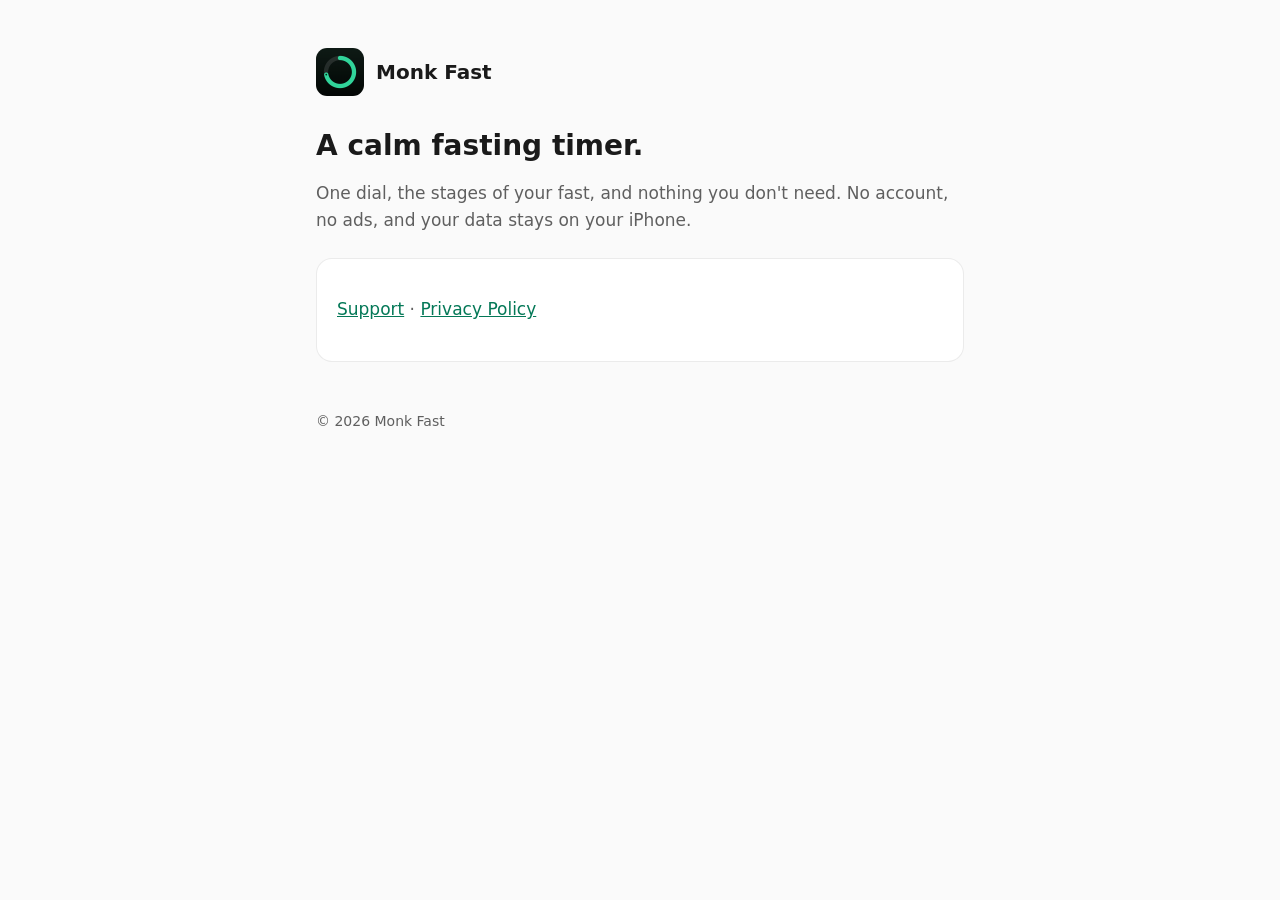
==== index.html @ c2019d82 "Monk Fast: home, privacy policy and support pages" ====
<!doctype html>
<html lang="en">
<head>
  <meta charset="utf-8">
  <meta name="viewport" content="width=device-width, initial-scale=1">
  <title>Monk Fast</title>
  <link rel="stylesheet" href="style.css">
</head>
<body>
<main>
  <header><img src="icon.png" alt=""><a href="./">Monk Fast</a></header>
  <h1>A calm fasting timer.</h1>
  <p>One dial, the stages of your fast, and nothing you don't need. No account, no ads, and your data stays on your iPhone.</p>
  <div class="card">
    <p><a href="support.html">Support</a> · <a href="privacy.html">Privacy Policy</a></p>
  </div>
  <footer>© 2026 Monk Fast</footer>
</main>
</body>
</html>
---- style.css ----
:root { --bg: #FAFAFA; --surface: #FFFFFF; --text: #1A1A1A; --muted: rgba(0,0,0,.62); --border: rgba(0,0,0,.08); --brand: #047857; }
@media (prefers-color-scheme: dark) {
  :root { --bg: #0F0F0F; --surface: #1A1A1A; --text: #FFFFFF; --muted: rgba(255,255,255,.65); --border: rgba(255,255,255,.1); --brand: #34D399; }
}
* { box-sizing: border-box; }
body { margin: 0; background: var(--bg); color: var(--text); font: 17px/1.6 -apple-system, BlinkMacSystemFont, "Segoe UI", system-ui, sans-serif; }
main { max-width: 680px; margin: 0 auto; padding: 48px 16px 64px; }
header { display: flex; align-items: center; gap: 12px; margin-bottom: 32px; }
header img { width: 48px; height: 48px; border-radius: 11px; }
header a { color: var(--text); text-decoration: none; font-weight: 600; font-size: 20px; }
h1 { font-size: 28px; line-height: 1.25; margin: 0 0 8px; }
h2 { font-size: 19px; margin: 32px 0 8px; }
p, li { color: var(--muted); }
strong { color: var(--text); }
a { color: var(--brand); }
.card { background: var(--surface); border: 1px solid var(--border); border-radius: 16px; padding: 20px; margin: 24px 0; }
.updated { font-size: 14px; color: var(--muted); }
footer { margin-top: 48px; font-size: 14px; color: var(--muted); }
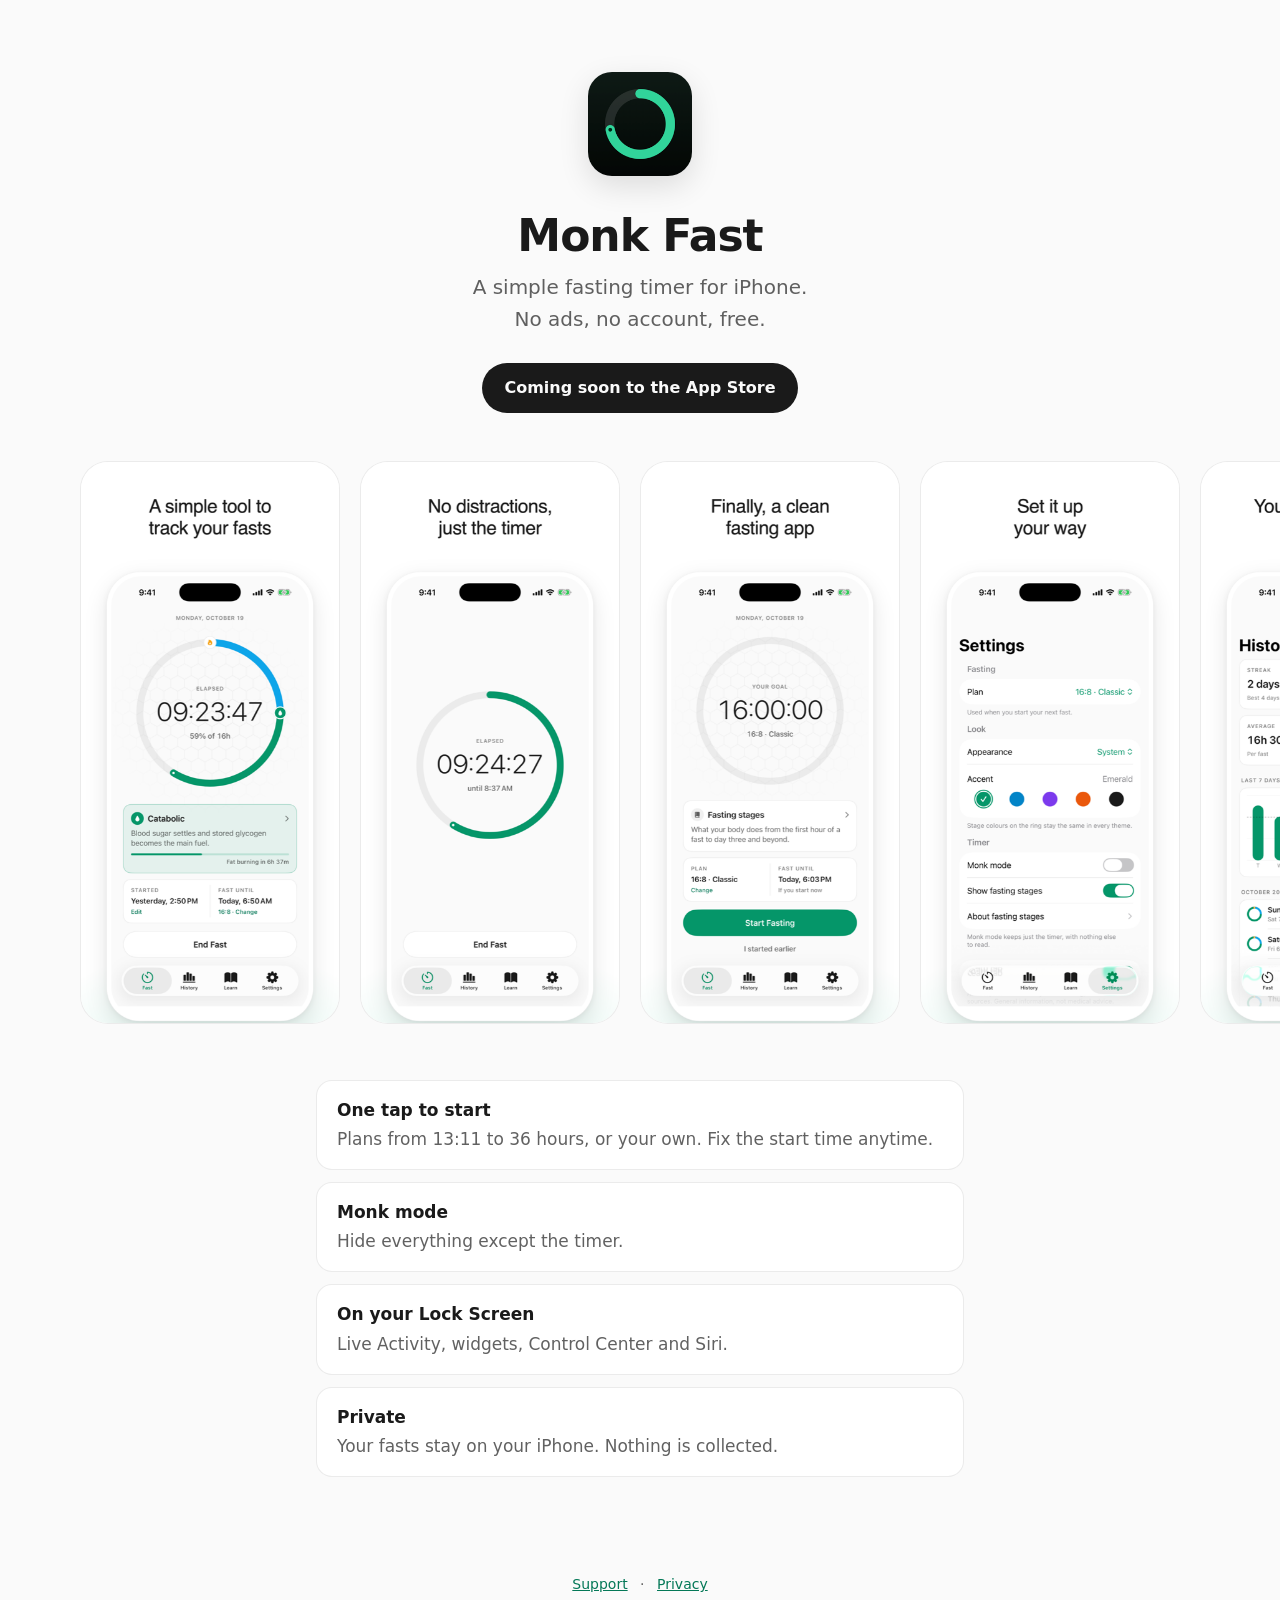
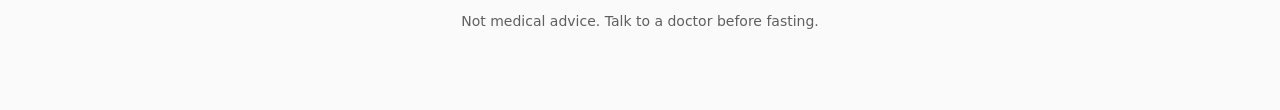
==== commit 746ea23f: "Landing page: icon, screenshots, key points" ====
--- a/index.html
+++ b/index.html
@@ -3,18 +3,59 @@
 <head>
   <meta charset="utf-8">
   <meta name="viewport" content="width=device-width, initial-scale=1">
-  <title>Monk Fast</title>
+  <title>Monk Fast — a simple fasting timer</title>
+  <meta name="description" content="A simple fasting timer for iPhone. No ads, no account, free.">
+  <link rel="icon" href="icon.png">
+  <link rel="apple-touch-icon" href="icon.png">
+  <meta property="og:title" content="Monk Fast">
+  <meta property="og:description" content="A simple fasting timer for iPhone. No ads, no account, free.">
+  <meta property="og:image" content="https://monkfast.github.io/screenshots/1-track.png">
   <link rel="stylesheet" href="style.css">
+  <style>
+    .hero { text-align: center; padding: 72px 16px 40px; }
+    .hero img { width: 104px; height: 104px; border-radius: 24px; box-shadow: 0 10px 30px rgba(0,0,0,.12); }
+    .hero h1 { font-size: 44px; letter-spacing: -1px; margin: 24px 0 8px; }
+    .hero p { font-size: 20px; margin: 0; }
+    .soon { display: inline-block; margin-top: 28px; padding: 12px 22px; border-radius: 999px;
+            background: var(--text); color: var(--bg); font-weight: 600; font-size: 16px; }
+    .shots { display: flex; gap: 20px; overflow-x: auto; scroll-snap-type: x mandatory;
+             padding: 8px max(16px, calc(50vw - 560px)) 32px; -webkit-overflow-scrolling: touch; }
+    .shots img { flex: none; width: 260px; border-radius: 28px; scroll-snap-align: center;
+                 border: 1px solid var(--border); background: var(--surface); }
+    .points { max-width: 680px; margin: 24px auto 0; padding: 0 16px; display: grid; gap: 12px; }
+    .points div { background: var(--surface); border: 1px solid var(--border); border-radius: 16px; padding: 16px 20px; }
+    .points strong { display: block; margin-bottom: 2px; }
+    .points span { color: var(--muted); }
+    footer.site { text-align: center; padding: 48px 16px 64px; font-size: 14px; color: var(--muted); }
+    footer.site a { margin: 0 8px; }
+  </style>
 </head>
 <body>
-<main>
-  <header><img src="icon.png" alt=""><a href="./">Monk Fast</a></header>
-  <h1>A calm fasting timer.</h1>
-  <p>One dial, the stages of your fast, and nothing you don't need. No account, no ads, and your data stays on your iPhone.</p>
-  <div class="card">
-    <p><a href="support.html">Support</a> · <a href="privacy.html">Privacy Policy</a></p>
+  <section class="hero">
+    <img src="icon.png" alt="Monk Fast icon">
+    <h1>Monk Fast</h1>
+    <p>A simple fasting timer for iPhone.<br>No ads, no account, free.</p>
+    <span class="soon">Coming soon to the App Store</span>
+  </section>
+
+  <div class="shots">
+    <img src="screenshots/1-track.png" alt="The timer during a fast">
+    <img src="screenshots/2-focus.png" alt="Monk mode: just the timer">
+    <img src="screenshots/3-clean.png" alt="Start screen">
+    <img src="screenshots/4-settings.png" alt="Settings">
+    <img src="screenshots/5-history.png" alt="Fasting history">
   </div>
-  <footer>© 2026 Monk Fast</footer>
-</main>
+
+  <div class="points">
+    <div><strong>One tap to start</strong><span>Plans from 13:11 to 36 hours, or your own. Fix the start time anytime.</span></div>
+    <div><strong>Monk mode</strong><span>Hide everything except the timer.</span></div>
+    <div><strong>On your Lock Screen</strong><span>Live Activity, widgets, Control Center and Siri.</span></div>
+    <div><strong>Private</strong><span>Your fasts stay on your iPhone. Nothing is collected.</span></div>
+  </div>
+
+  <footer class="site">
+    <a href="support.html">Support</a> · <a href="privacy.html">Privacy</a>
+    <p>Not medical advice. Talk to a doctor before fasting.</p>
+  </footer>
 </body>
 </html>
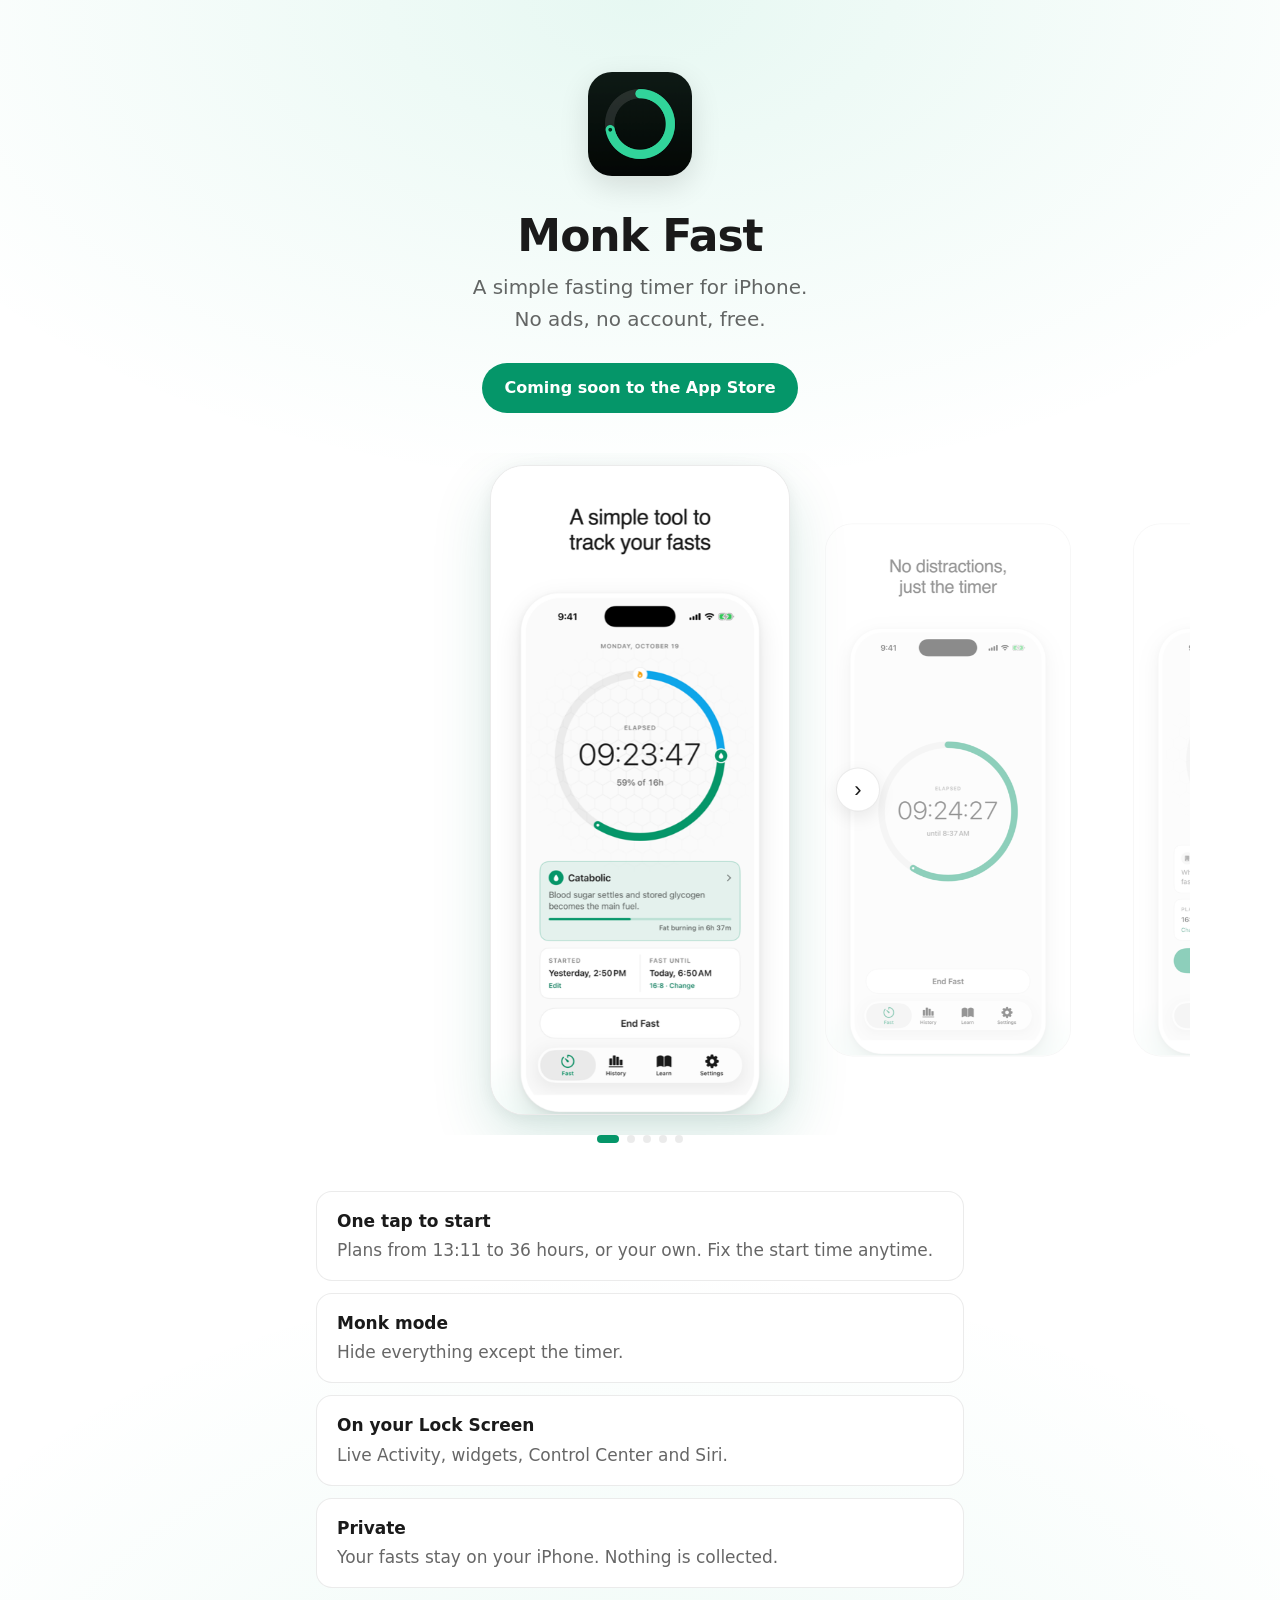
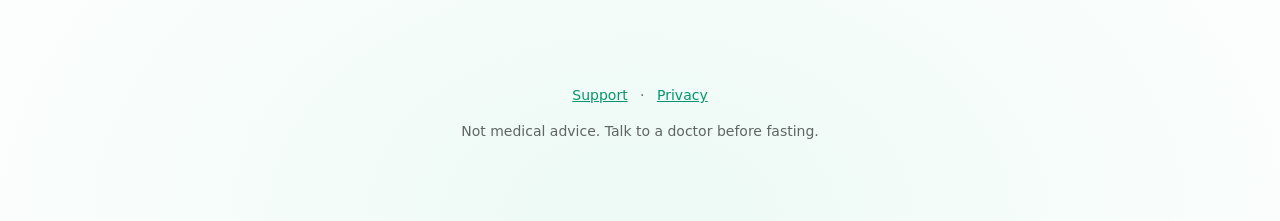
==== commit 3cd3738a: "Landing: carousel, always light like the screenshots" ====
--- a/index.html
+++ b/index.html
@@ -3,6 +3,7 @@
 <head>
   <meta charset="utf-8">
   <meta name="viewport" content="width=device-width, initial-scale=1">
+  <meta name="color-scheme" content="light">
   <title>Monk Fast — a simple fasting timer</title>
   <meta name="description" content="A simple fasting timer for iPhone. No ads, no account, free.">
   <link rel="icon" href="icon.png">
@@ -12,17 +13,36 @@
   <meta property="og:image" content="https://monkfast.github.io/screenshots/1-track.png">
   <link rel="stylesheet" href="style.css">
   <style>
+    /* Always light, like the screenshots: same white, same soft emerald glow. */
+    :root { color-scheme: light; --bg: #FFFFFF; --surface: #FFFFFF; --text: #1A1A1A;
+            --muted: rgba(0,0,0,.6); --border: rgba(0,0,0,.08); --brand: #059669; }
+    body { background: radial-gradient(1200px 700px at 50% 0%, rgba(16,185,129,.10), transparent 70%),
+                       radial-gradient(1200px 800px at 50% 100%, rgba(16,185,129,.08), transparent 70%), #FFFFFF; }
     .hero { text-align: center; padding: 72px 16px 40px; }
     .hero img { width: 104px; height: 104px; border-radius: 24px; box-shadow: 0 10px 30px rgba(0,0,0,.12); }
     .hero h1 { font-size: 44px; letter-spacing: -1px; margin: 24px 0 8px; }
     .hero p { font-size: 20px; margin: 0; }
     .soon { display: inline-block; margin-top: 28px; padding: 12px 22px; border-radius: 999px;
-            background: var(--text); color: var(--bg); font-weight: 600; font-size: 16px; }
-    .shots { display: flex; gap: 20px; overflow-x: auto; scroll-snap-type: x mandatory;
-             padding: 8px max(16px, calc(50vw - 560px)) 32px; -webkit-overflow-scrolling: touch; }
-    .shots img { flex: none; width: 260px; border-radius: 28px; scroll-snap-align: center;
-                 border: 1px solid var(--border); background: var(--surface); }
-    .points { max-width: 680px; margin: 24px auto 0; padding: 0 16px; display: grid; gap: 12px; }
+            background: var(--brand); color: #FFFFFF; font-weight: 600; font-size: 16px; }
+    .carousel { position: relative; max-width: 1100px; margin: 0 auto; }
+    .shots { display: flex; gap: 8px; overflow-x: auto; scroll-snap-type: x mandatory; scrollbar-width: none;
+             padding: 12px calc(50% - 150px) 20px; -webkit-overflow-scrolling: touch; }
+    .shots::-webkit-scrollbar { display: none; }
+    .shots img { flex: none; width: 300px; border-radius: 34px; scroll-snap-align: center;
+                 border: 1px solid var(--border); background: var(--surface);
+                 transform: scale(.82); opacity: .45; transition: transform .35s ease, opacity .35s ease; }
+    .shots img.active { transform: scale(1); opacity: 1; box-shadow: 0 24px 60px rgba(4,120,87,.16), 0 4px 16px rgba(0,0,0,.06); }
+    .nav { position: absolute; top: 50%; transform: translateY(-60%); width: 44px; height: 44px; border-radius: 50%;
+           border: 1px solid var(--border); background: var(--surface); color: var(--text); font-size: 22px;
+           cursor: pointer; display: grid; place-items: center; box-shadow: 0 6px 18px rgba(0,0,0,.08); }
+    .nav.prev { left: calc(50% - 240px); } .nav.next { right: calc(50% - 240px); }
+    .nav:disabled { opacity: 0; pointer-events: none; }
+    .dots { display: flex; justify-content: center; gap: 8px; }
+    .dots button { width: 8px; height: 8px; padding: 0; border: 0; border-radius: 4px; background: var(--border);
+                   cursor: pointer; transition: width .25s ease, background .25s ease; }
+    .dots button.active { width: 22px; background: var(--brand); }
+    @media (max-width: 560px) { .nav { display: none; } .shots img { width: 250px; } .shots { padding-inline: calc(50% - 125px); } }
+    .points { max-width: 680px; margin: 48px auto 0; padding: 0 16px; display: grid; gap: 12px; }
     .points div { background: var(--surface); border: 1px solid var(--border); border-radius: 16px; padding: 16px 20px; }
     .points strong { display: block; margin-bottom: 2px; }
     .points span { color: var(--muted); }
@@ -38,13 +58,18 @@
     <span class="soon">Coming soon to the App Store</span>
   </section>
 
-  <div class="shots">
-    <img src="screenshots/1-track.png" alt="The timer during a fast">
-    <img src="screenshots/2-focus.png" alt="Monk mode: just the timer">
-    <img src="screenshots/3-clean.png" alt="Start screen">
-    <img src="screenshots/4-settings.png" alt="Settings">
-    <img src="screenshots/5-history.png" alt="Fasting history">
+  <div class="carousel">
+    <button class="nav prev" aria-label="Previous screenshot">‹</button>
+    <div class="shots">
+      <img src="screenshots/1-track.png" alt="The timer during a fast">
+      <img src="screenshots/2-focus.png" alt="Monk mode: just the timer">
+      <img src="screenshots/3-clean.png" alt="Start screen">
+      <img src="screenshots/4-settings.png" alt="Settings">
+      <img src="screenshots/5-history.png" alt="Fasting history">
+    </div>
+    <button class="nav next" aria-label="Next screenshot">›</button>
   </div>
+  <div class="dots"></div>
 
   <div class="points">
     <div><strong>One tap to start</strong><span>Plans from 13:11 to 36 hours, or your own. Fix the start time anytime.</span></div>
@@ -57,5 +82,42 @@
     <a href="support.html">Support</a> · <a href="privacy.html">Privacy</a>
     <p>Not medical advice. Talk to a doctor before fasting.</p>
   </footer>
+  <script>
+    // Swipe, arrows or dots: whichever screenshot is centred is "active".
+    const track = document.querySelector(".shots");
+    const slides = [...track.querySelectorAll("img")];
+    const dots = document.querySelector(".dots");
+    const prev = document.querySelector(".nav.prev"), next = document.querySelector(".nav.next");
+    slides.forEach((_, i) => {
+      const b = document.createElement("button");
+      b.setAttribute("aria-label", `Screenshot ${i + 1}`);
+      b.onclick = () => go(i);
+      dots.appendChild(b);
+    });
+    let current = 0;
+    function go(i) {
+      i = Math.max(0, Math.min(slides.length - 1, i));
+      const s = slides[i];
+      track.scrollTo({ left: s.offsetLeft - (track.clientWidth - s.clientWidth) / 2, behavior: "smooth" });
+    }
+    function update() {
+      const mid = track.scrollLeft + track.clientWidth / 2;
+      current = slides.reduce((best, s, i) =>
+        Math.abs(s.offsetLeft + s.clientWidth / 2 - mid) < Math.abs(slides[best].offsetLeft + slides[best].clientWidth / 2 - mid) ? i : best, 0);
+      slides.forEach((s, i) => s.classList.toggle("active", i === current));
+      [...dots.children].forEach((d, i) => d.classList.toggle("active", i === current));
+      prev.disabled = current === 0; next.disabled = current === slides.length - 1;
+    }
+    prev.onclick = () => go(current - 1);
+    next.onclick = () => go(current + 1);
+    slides.forEach((s, i) => s.onclick = () => go(i));
+    track.addEventListener("scroll", () => requestAnimationFrame(update), { passive: true });
+    window.addEventListener("resize", update);
+    window.addEventListener("load", update);
+    slides.forEach(s => s.complete ? null : s.addEventListener("load", update));
+    slides[0].classList.add("active");
+    document.addEventListener("keydown", e => { if (e.key === "ArrowLeft") go(current - 1); if (e.key === "ArrowRight") go(current + 1); });
+    update();
+  </script>
 </body>
 </html>
